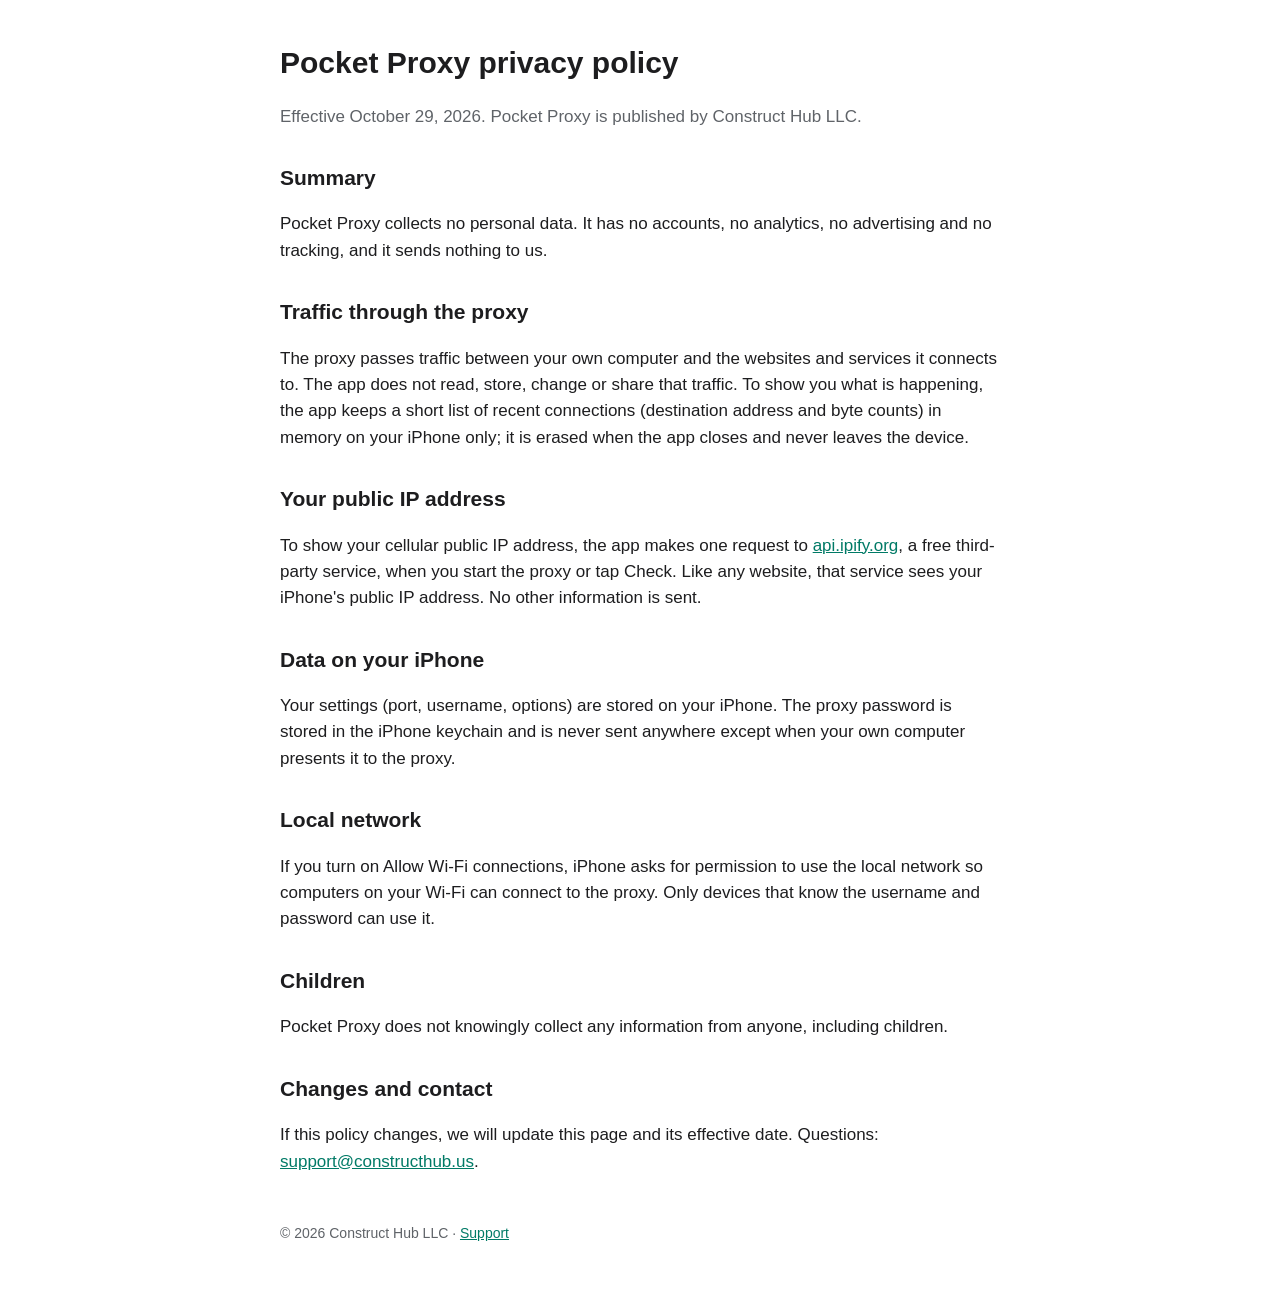
==== privacy.html @ f201540e "Pocket Proxy support and privacy pages" ====
<!doctype html><html lang="en"><head><meta charset="utf-8"><meta name="viewport" content="width=device-width,initial-scale=1">
<title>Pocket Proxy Privacy</title><link rel="stylesheet" href="style.css"></head><body><main>
<h1>Pocket Proxy privacy policy</h1>
<p class="muted">Effective October 29, 2026. Pocket Proxy is published by Construct Hub LLC.</p>

<h2>Summary</h2>
<p>Pocket Proxy collects no personal data. It has no accounts, no analytics, no advertising and no tracking, and it sends nothing to us.</p>

<h2>Traffic through the proxy</h2>
<p>The proxy passes traffic between your own computer and the websites and services it connects to. The app does not read, store, change or share that traffic. To show you what is happening, the app keeps a short list of recent connections (destination address and byte counts) in memory on your iPhone only; it is erased when the app closes and never leaves the device.</p>

<h2>Your public IP address</h2>
<p>To show your cellular public IP address, the app makes one request to <a href="https://www.ipify.org">api.ipify.org</a>, a free third-party service, when you start the proxy or tap Check. Like any website, that service sees your iPhone's public IP address. No other information is sent.</p>

<h2>Data on your iPhone</h2>
<p>Your settings (port, username, options) are stored on your iPhone. The proxy password is stored in the iPhone keychain and is never sent anywhere except when your own computer presents it to the proxy.</p>

<h2>Local network</h2>
<p>If you turn on Allow Wi-Fi connections, iPhone asks for permission to use the local network so computers on your Wi-Fi can connect to the proxy. Only devices that know the username and password can use it.</p>

<h2>Children</h2>
<p>Pocket Proxy does not knowingly collect any information from anyone, including children.</p>

<h2>Changes and contact</h2>
<p>If this policy changes, we will update this page and its effective date. Questions: <a href="mailto:support@constructhub.us?subject=Pocket%20Proxy%20privacy">support@constructhub.us</a>.</p>
<footer>© 2026 Construct Hub LLC · <a href="support.html">Support</a></footer></main></body></html>
---- style.css ----
:root { color-scheme: light dark; --fg:#1d1d1f; --muted:#5f6368; --bg:#ffffff; --accent:#007a66; --card:#f4f6f5; }
@media (prefers-color-scheme: dark) { :root { --fg:#f2f2f2; --muted:#a8adb2; --bg:#111413; --accent:#3fc6aa; --card:#1b201e; } }
body { margin:0; background:var(--bg); color:var(--fg); font:17px/1.55 -apple-system, BlinkMacSystemFont, "Segoe UI", sans-serif; }
main { max-width:720px; margin:0 auto; padding:40px 16px 64px; }
h1 { font-size:30px; margin:0 0 6px; } h2 { font-size:21px; margin:32px 0 8px; }
.muted { color:var(--muted); } a { color:var(--accent); }
code { background:var(--card); padding:2px 6px; border-radius:6px; font-size:15px; word-break:break-all; }
header img { width:72px; height:72px; border-radius:16px; display:block; margin-bottom:16px; }
footer { margin-top:48px; color:var(--muted); font-size:14px; }
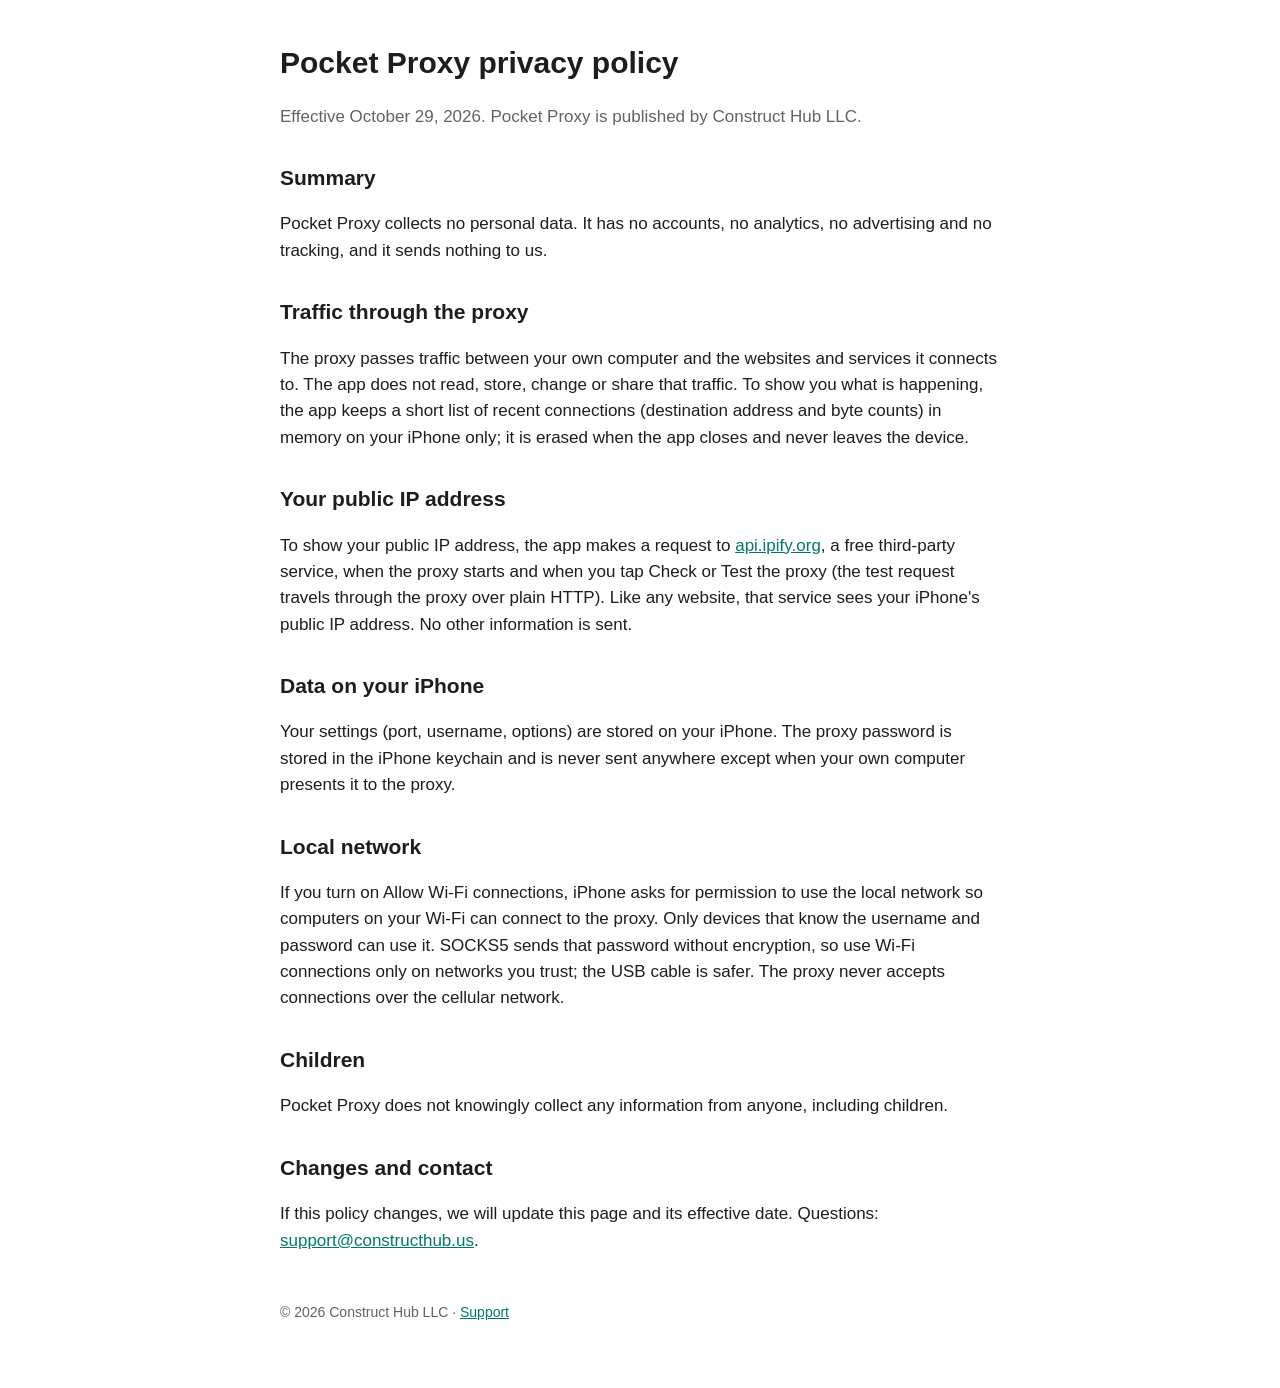
==== commit 3163d89a: "Update copy after audit" ====
--- a/privacy.html
+++ b/privacy.html
@@ -10,13 +10,13 @@
 <p>The proxy passes traffic between your own computer and the websites and services it connects to. The app does not read, store, change or share that traffic. To show you what is happening, the app keeps a short list of recent connections (destination address and byte counts) in memory on your iPhone only; it is erased when the app closes and never leaves the device.</p>
 
 <h2>Your public IP address</h2>
-<p>To show your cellular public IP address, the app makes one request to <a href="https://www.ipify.org">api.ipify.org</a>, a free third-party service, when you start the proxy or tap Check. Like any website, that service sees your iPhone's public IP address. No other information is sent.</p>
+<p>To show your public IP address, the app makes a request to <a href="https://www.ipify.org">api.ipify.org</a>, a free third-party service, when the proxy starts and when you tap Check or Test the proxy (the test request travels through the proxy over plain HTTP). Like any website, that service sees your iPhone's public IP address. No other information is sent.</p>
 
 <h2>Data on your iPhone</h2>
 <p>Your settings (port, username, options) are stored on your iPhone. The proxy password is stored in the iPhone keychain and is never sent anywhere except when your own computer presents it to the proxy.</p>
 
 <h2>Local network</h2>
-<p>If you turn on Allow Wi-Fi connections, iPhone asks for permission to use the local network so computers on your Wi-Fi can connect to the proxy. Only devices that know the username and password can use it.</p>
+<p>If you turn on Allow Wi-Fi connections, iPhone asks for permission to use the local network so computers on your Wi-Fi can connect to the proxy. Only devices that know the username and password can use it. SOCKS5 sends that password without encryption, so use Wi-Fi connections only on networks you trust; the USB cable is safer. The proxy never accepts connections over the cellular network.</p>
 
 <h2>Children</h2>
 <p>Pocket Proxy does not knowingly collect any information from anyone, including children.</p>
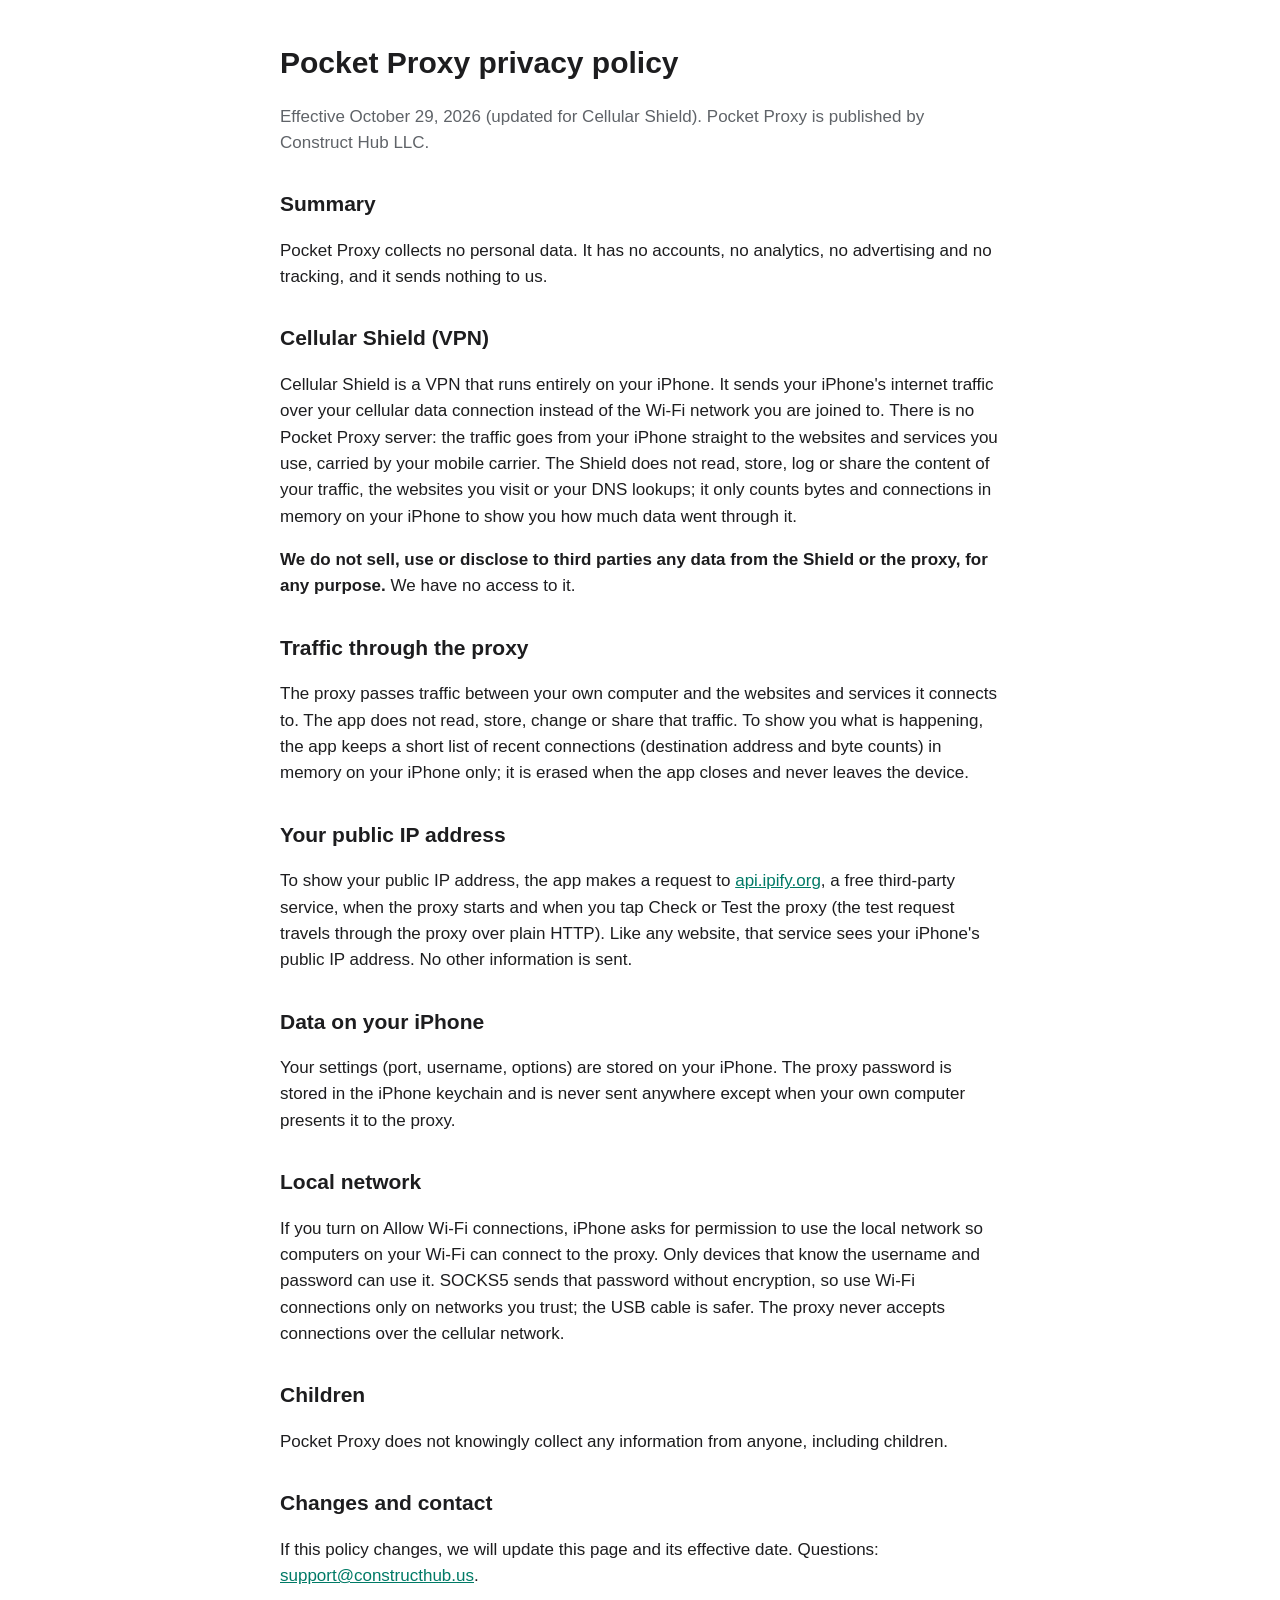
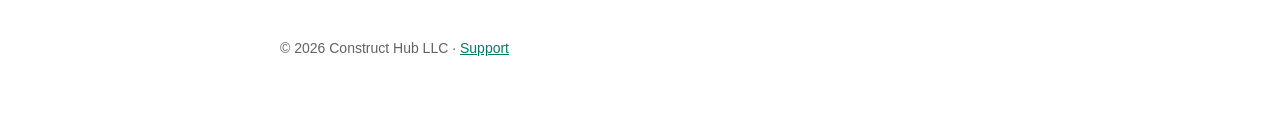
==== commit 7c67d582: "Privacy policy: Cellular Shield and the no-sale commitment" ====
--- a/privacy.html
+++ b/privacy.html
@@ -1,10 +1,14 @@
 <!doctype html><html lang="en"><head><meta charset="utf-8"><meta name="viewport" content="width=device-width,initial-scale=1">
 <title>Pocket Proxy Privacy</title><link rel="stylesheet" href="style.css"></head><body><main>
 <h1>Pocket Proxy privacy policy</h1>
-<p class="muted">Effective October 29, 2026. Pocket Proxy is published by Construct Hub LLC.</p>
+<p class="muted">Effective October 29, 2026 (updated for Cellular Shield). Pocket Proxy is published by Construct Hub LLC.</p>
 
 <h2>Summary</h2>
 <p>Pocket Proxy collects no personal data. It has no accounts, no analytics, no advertising and no tracking, and it sends nothing to us.</p>
+
+<h2>Cellular Shield (VPN)</h2>
+<p>Cellular Shield is a VPN that runs entirely on your iPhone. It sends your iPhone's internet traffic over your cellular data connection instead of the Wi-Fi network you are joined to. There is no Pocket Proxy server: the traffic goes from your iPhone straight to the websites and services you use, carried by your mobile carrier. The Shield does not read, store, log or share the content of your traffic, the websites you visit or your DNS lookups; it only counts bytes and connections in memory on your iPhone to show you how much data went through it.</p>
+<p><b>We do not sell, use or disclose to third parties any data from the Shield or the proxy, for any purpose.</b> We have no access to it.</p>
 
 <h2>Traffic through the proxy</h2>
 <p>The proxy passes traffic between your own computer and the websites and services it connects to. The app does not read, store, change or share that traffic. To show you what is happening, the app keeps a short list of recent connections (destination address and byte counts) in memory on your iPhone only; it is erased when the app closes and never leaves the device.</p>
